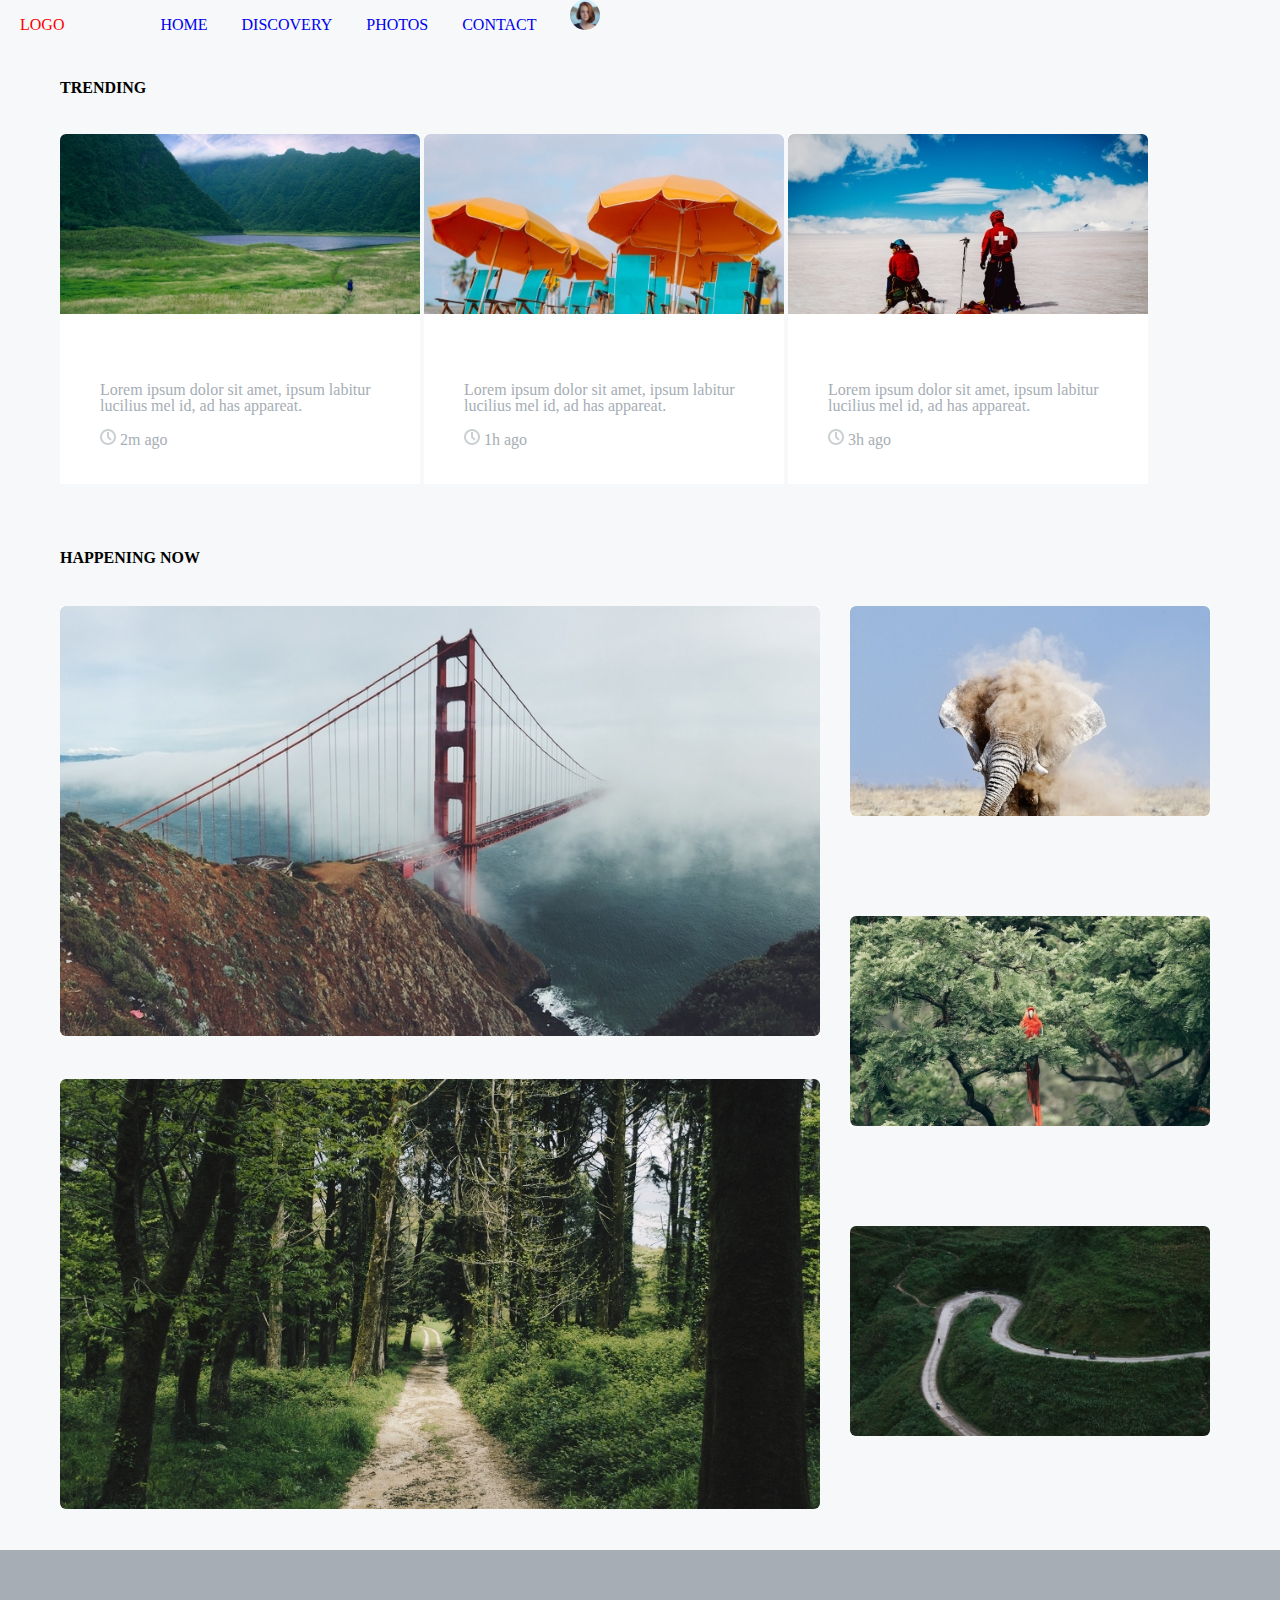
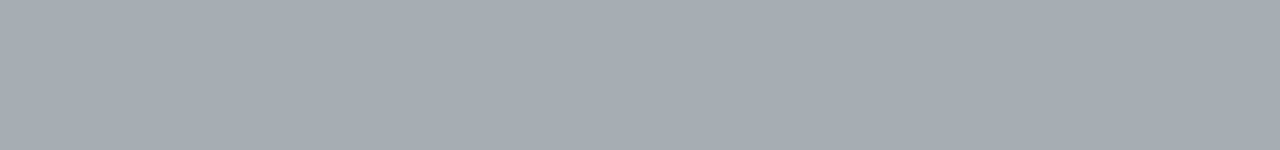
==== index.html @ 9589bd89 "Added data" ====
<!DOCTYPE html>
<html>
<head>
	<link rel="stylesheet" type="text/css" href="css/styles.css">
	<link rel="stylesheet" type="text/css" href="css/reset.css">
	<title></title>
</head>
<body>
	<header class="header-wrapper">
		<a href="#" class="nav-logo">LOGO</a>
		<nav class="navigation">
			
			<ul>
				<li class="nav-li"><a href="#">HOME</a></li>
				<li class="nav-li"><a href="#">DISCOVERY</a></li>
				<li class="nav-li"><a href="#">PHOTOS</a></li>
				<li class="nav-li"><a href="#">CONTACT</a></li>
			</ul>
		</nav>
		<img src="images/christopher-campbell-28567-unsplash.svg">
	</header>
	<section class="first-section">
		
		<h1 class="section-title">
			TRENDING
		</h1>
		<div class="division">
		  <div class="img-div">
			<img src="images/3.jpg" class="img">
			<p class="img-text">Dolore Magna aliqua</p>
		  </div>
			<p class="text">Lorem ipsum dolor sit amet, ipsum labitur lucilius mel id, ad has appareat.</p>
		    <img src="images/time.png" class="time">
		    <p class="time-text">2m ago</p>
		</div>

		<div class="division">
		  <div class="img-div">
			<img src="images/1.jpg" class="img">
			<p class="img-text">Dolore Magna aliqua</p>
		  </div>
			<p class="text">Lorem ipsum dolor sit amet, ipsum labitur lucilius mel id, ad has appareat.</p>
			<img src="images/time.png" class="time">
			<p class="time-text">1h ago</p>
		</div>

        <div class="division">
          <div class="img-div">
			<img src="images/2.jpg" class="img">
			<p class="img-text">Morbi eleifend a libero</p>
		  </div>
			<p class="text">Lorem ipsum dolor sit amet, ipsum labitur lucilius mel id, ad has appareat.</p>
			<img src="images/time.png" class="time">
			<p class="time-text">3h ago</p>
		</div>

        
	</section>
	<!--Second Section -->
    <section class="second-section">
    	<h2 class="second-section-title">
    		HAPPENING NOW
    	</h2>
    	<div class="section2-div1">
    		<img src="images/Image.jpg" class="section2-img">

    		<img src="images/7.jpg" class="section2-img">
    		
    	</div>

    	<div class="section2-div2">
    		<img src="images/4.jpg" class="section2-small-img">
    		<img src="images/5.jpg" class="section2-small-img">
    		<img src="images/6.jpg" class="section2-small-img">
    		
    	</div>
    </section>

    <footer class="last-footer">
    	
    </footer>
</body>
</html>
---- css/styles.css ----
.nav-logo {
	color: red;
	display: inline-block;
	margin-left: 20px;
	margin-right: 92px;
}

.nav-li {
	display: inline-block;
	margin-right: 30px;
}

.navigation {
	display: inline-block;
}

.header-wrapper {
	height: 50px;
	position: fixed;
	top: 0;
	left: 0;	
	background-color: #F6F8F9;
	width: 100%;
	z-index: 10;
}


.section-title {
	font-weight: bold;
	margin-bottom: 38px;
}

body {
	background-color: #F6F8F9;
	
	

}

.division {
	display: inline-block;
	width: 360px;
	height: 350px;
	background-color: white;
}

.text {
	width: 280px;
	color: #A6ADB4;
	margin-top: 65px;
	margin-right: auto;
	margin-left: auto;
}

.time {
	margin-left: 40px;
	margin-top: 15px;
}

.time-text {
	color: #A6ADB4;
    width: 50px;
    display: inline-block;
}

.first-section {
	width: 1160px;
	height: 410px;
    margin-top: 80px;
    margin-right: auto;
    margin-left: auto;
}

a {
 
  text-decoration: none;
}

.second-section-title {
font-weight: bold;
margin-bottom: 40px;

}

.second-section {
	width: 1160px;
	height: 900px;
	margin-top: 60px;
	margin-left: auto;
	margin-right: auto;
}
.img {
	position: relative;
	z-index: 15;

}

.img-text {
	color: white;
	font-weight: bold;
	position: absolute;
	top: 40px;
	left: 40px;
	z-index: 10;
}

.img-div {
	position: relative;
}

.section2-img {
	margin-bottom: 40px;

}

.section2-div1 {
	display: inline-block;
	width: 760px;
	height: 900px;
	margin-right: 30px;
	position: relative;


}

.section2-div2 {
	display: inline-block;
	width: 360px;
	height: 900px;
	position: absolute;


}

.section2-small-img {
	vertical-align: middle;
	margin-bottom: 100px;
}

.last-footer {
    height: 200px;
	background-color: #A6ADB4;
	margin-top: 100px;
}
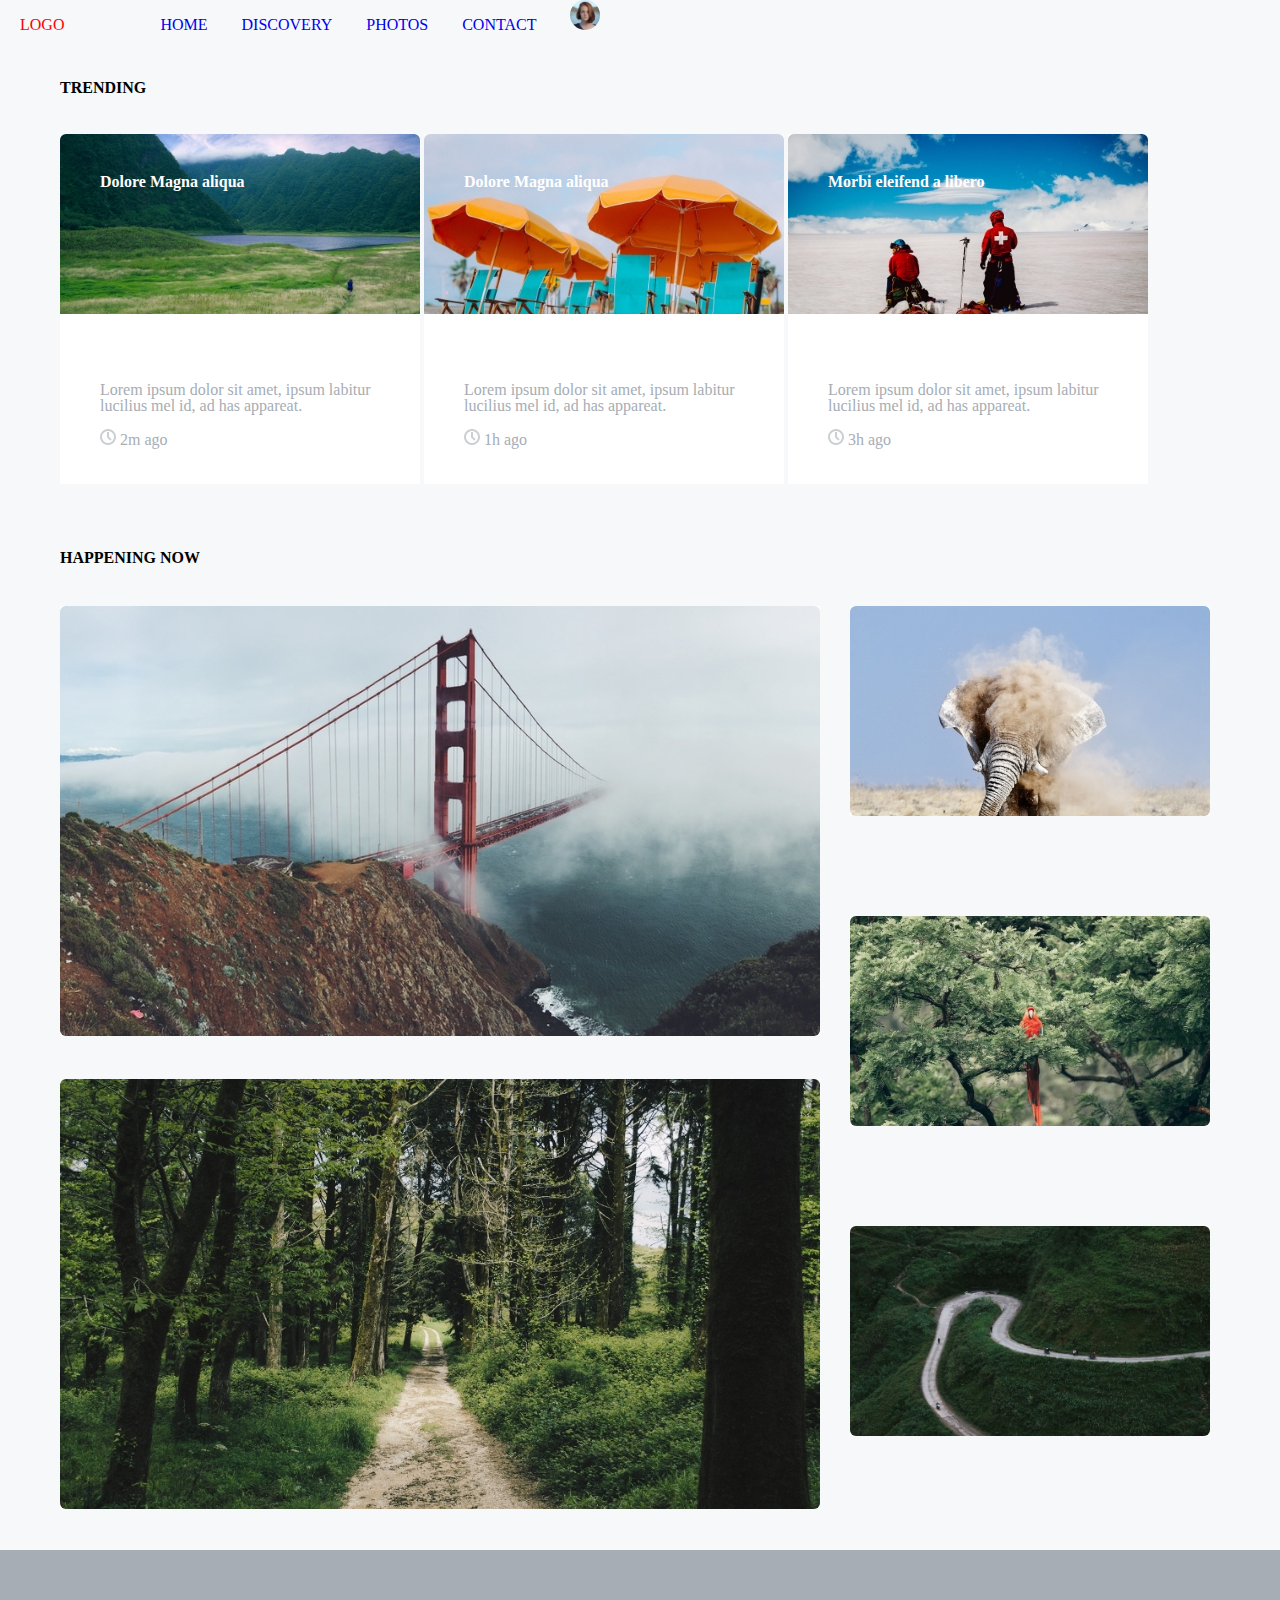
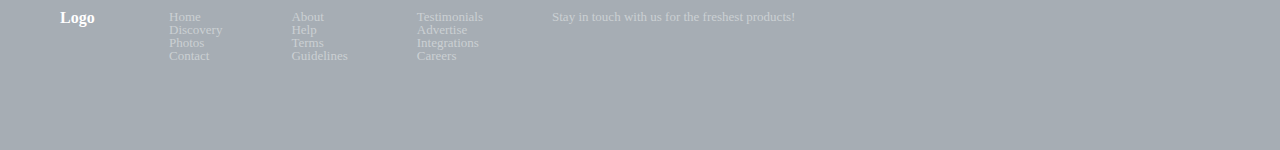
==== commit b53fa2cd: "additional changes" ====
--- a/index.html
+++ b/index.html
@@ -77,7 +77,34 @@
     </section>
 
     <footer class="last-footer">
-    	
+    	<div class="footer-div">
+    	<p class="footerP">Logo</p>
+    	<nav class="footer-nav">
+    		<ul class="footer-ul">
+    			<li class="footer-li">Home</li>
+    			<li class="footer-li">Discovery</li>
+    			<li class="footer-li">Photos</li>
+    			<li class="footer-li">Contact</li>
+    		</ul>
+
+    		<ul class="footer-ul">
+    			<li class="footer-li">About</li>
+    			<li class="footer-li">Help</li>
+    			<li class="footer-li">Terms</li>
+    			<li class="footer-li">Guidelines</li>
+    		</ul>
+
+    		<ul class="footer-ul">
+    			<li class="footer-li">Testimonials</li>
+    			<li class="footer-li">Advertise</li>
+    			<li class="footer-li">Integrations</li>
+    			<li class="footer-li">Careers</li>
+    		</ul>
+    		<p class="footer-text">Stay in touch with us for the freshest products! </p>
+    	</nav>
+    	</div>
     </footer>
+
+
 </body>
 </html>--- a/css/styles.css
+++ b/css/styles.css
@@ -21,7 +21,7 @@
 	left: 0;	
 	background-color: #F6F8F9;
 	width: 100%;
-	z-index: 10;
+	z-index: 15;
 }
 
 
@@ -91,7 +91,7 @@
 }
 .img {
 	position: relative;
-	z-index: 15;
+	z-index: 10;
 
 }
 
@@ -141,4 +141,48 @@
     height: 200px;
 	background-color: #A6ADB4;
 	margin-top: 100px;
+}
+
+.footerP {
+	color: white;
+	font-weight: bold;
+	margin-top: 60px;
+	width: 40px;
+	display: inline-block;
+	vertical-align: top;
+	margin-right: 65px;
+
+}
+
+.footer-nav {
+	display: inline-block;
+
+}
+
+
+.footer-ul {
+	display: inline-block;
+	margin-top: 60px;
+	margin-right: 65px;
+
+}
+
+.footer-li {
+    color: #CBD0D3;
+    font-size: 13px;
+}
+
+.footer-div {
+	width: 1160px;
+	margin: 0 auto;
+}
+
+.footer-text {
+	display: inline-block;
+	margin-right: 175px;
+	color: #CBD0D3;
+    font-size: 13px;
+    vertical-align: top;
+    margin-top: 60px;
+
 }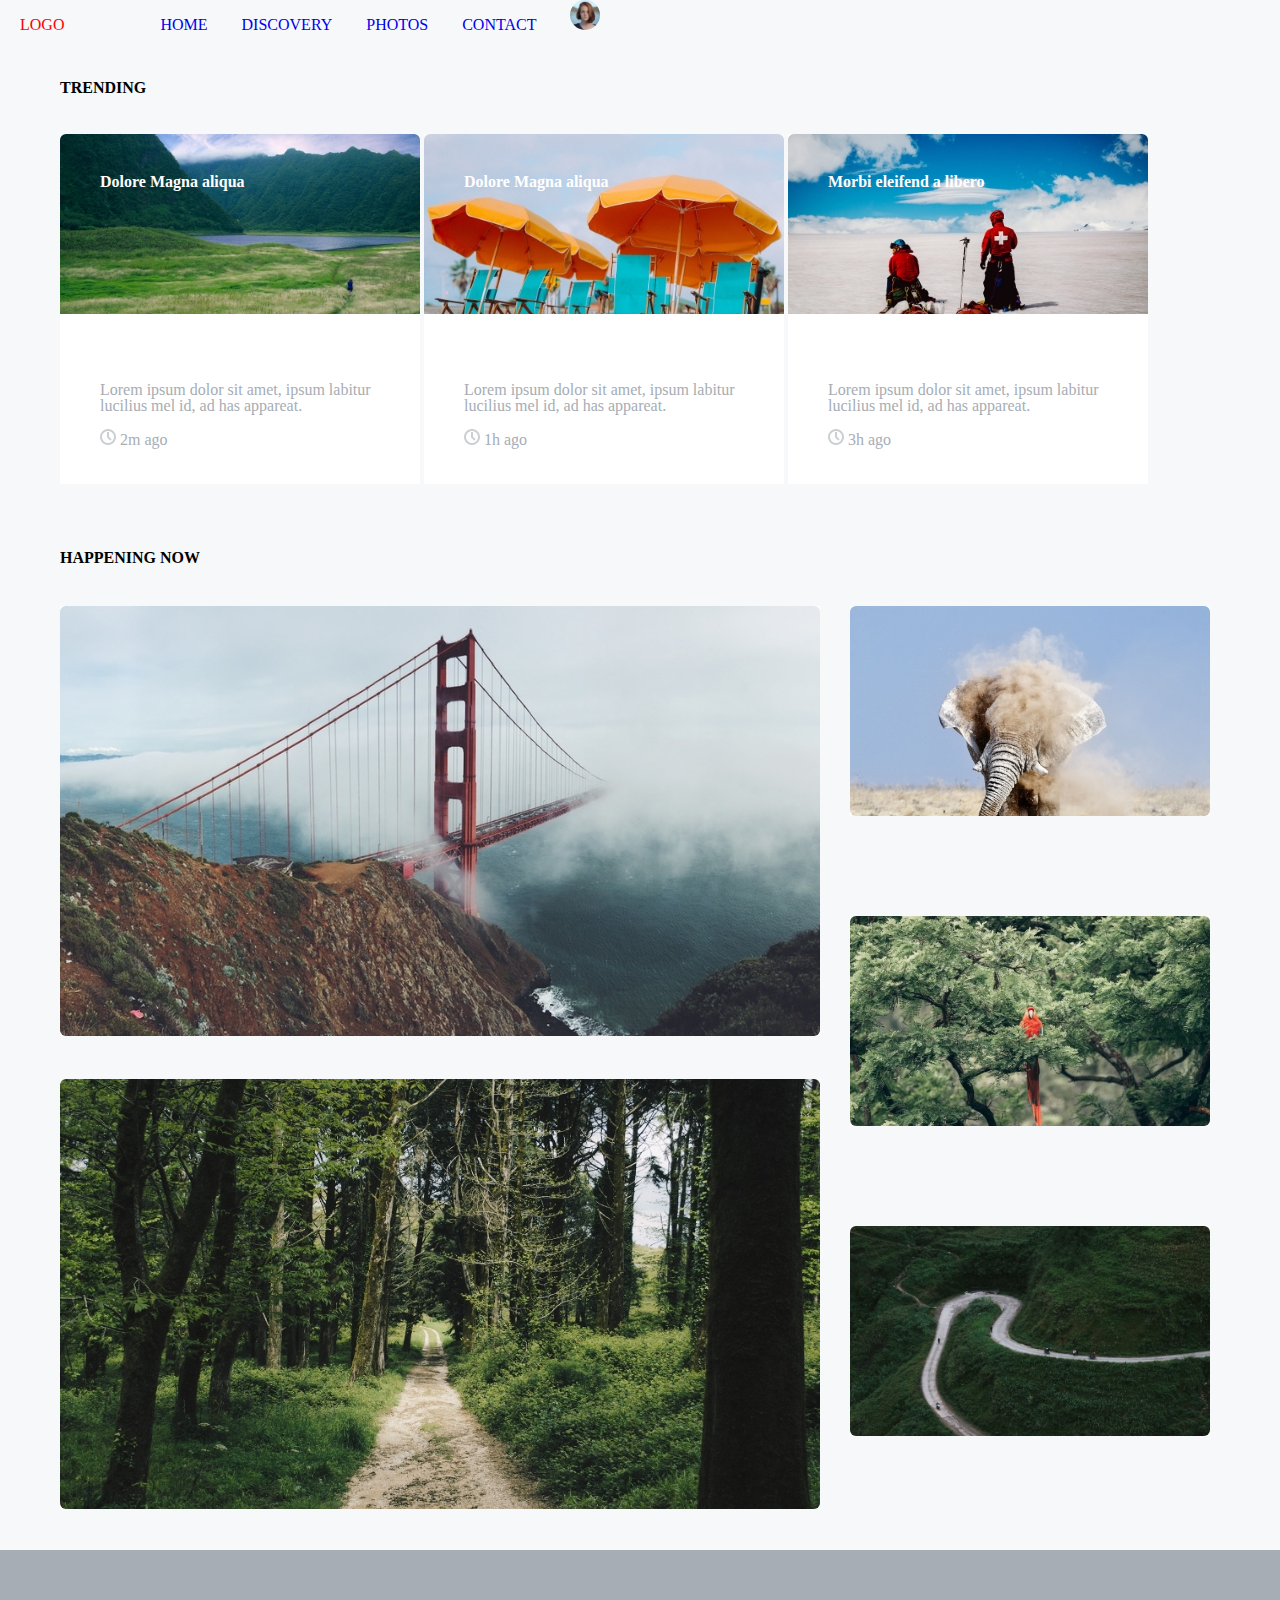
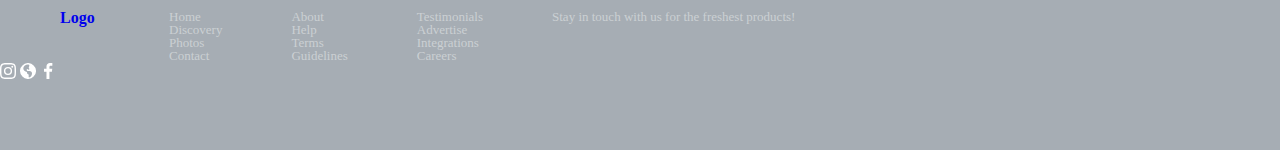
==== commit 96d575e0: "additional" ====
--- a/index.html
+++ b/index.html
@@ -78,7 +78,7 @@
 
     <footer class="last-footer">
     	<div class="footer-div">
-    	<p class="footerP">Logo</p>
+    	<p class="footerP"><a href="#">Logo</p></a>
     	<nav class="footer-nav">
     		<ul class="footer-ul">
     			<li class="footer-li">Home</li>
@@ -103,6 +103,11 @@
     		<p class="footer-text">Stay in touch with us for the freshest products! </p>
     	</nav>
     	</div>
+    	<div class="footer-div-img">
+    	 <a href="#"><img src="images/instagram.svg" class="footer-img"></a>
+    	 <a href="#"><img src="images/web.svg" class="footer-img"></a>
+    	 <a href="#"><img src="images/facebook.svg" class="footer-img"></a>
+    	 </div>
     </footer>
 
 
--- a/css/styles.css
+++ b/css/styles.css
@@ -74,6 +74,7 @@
 a {
  
   text-decoration: none;
+
 }
 
 .second-section-title {
@@ -185,4 +186,11 @@
     vertical-align: top;
     margin-top: 60px;
 
-}+}
+
+.footer-div-img {
+	display: inline-block;
+}
+.footer-img {
+	display: inline-block;
+}
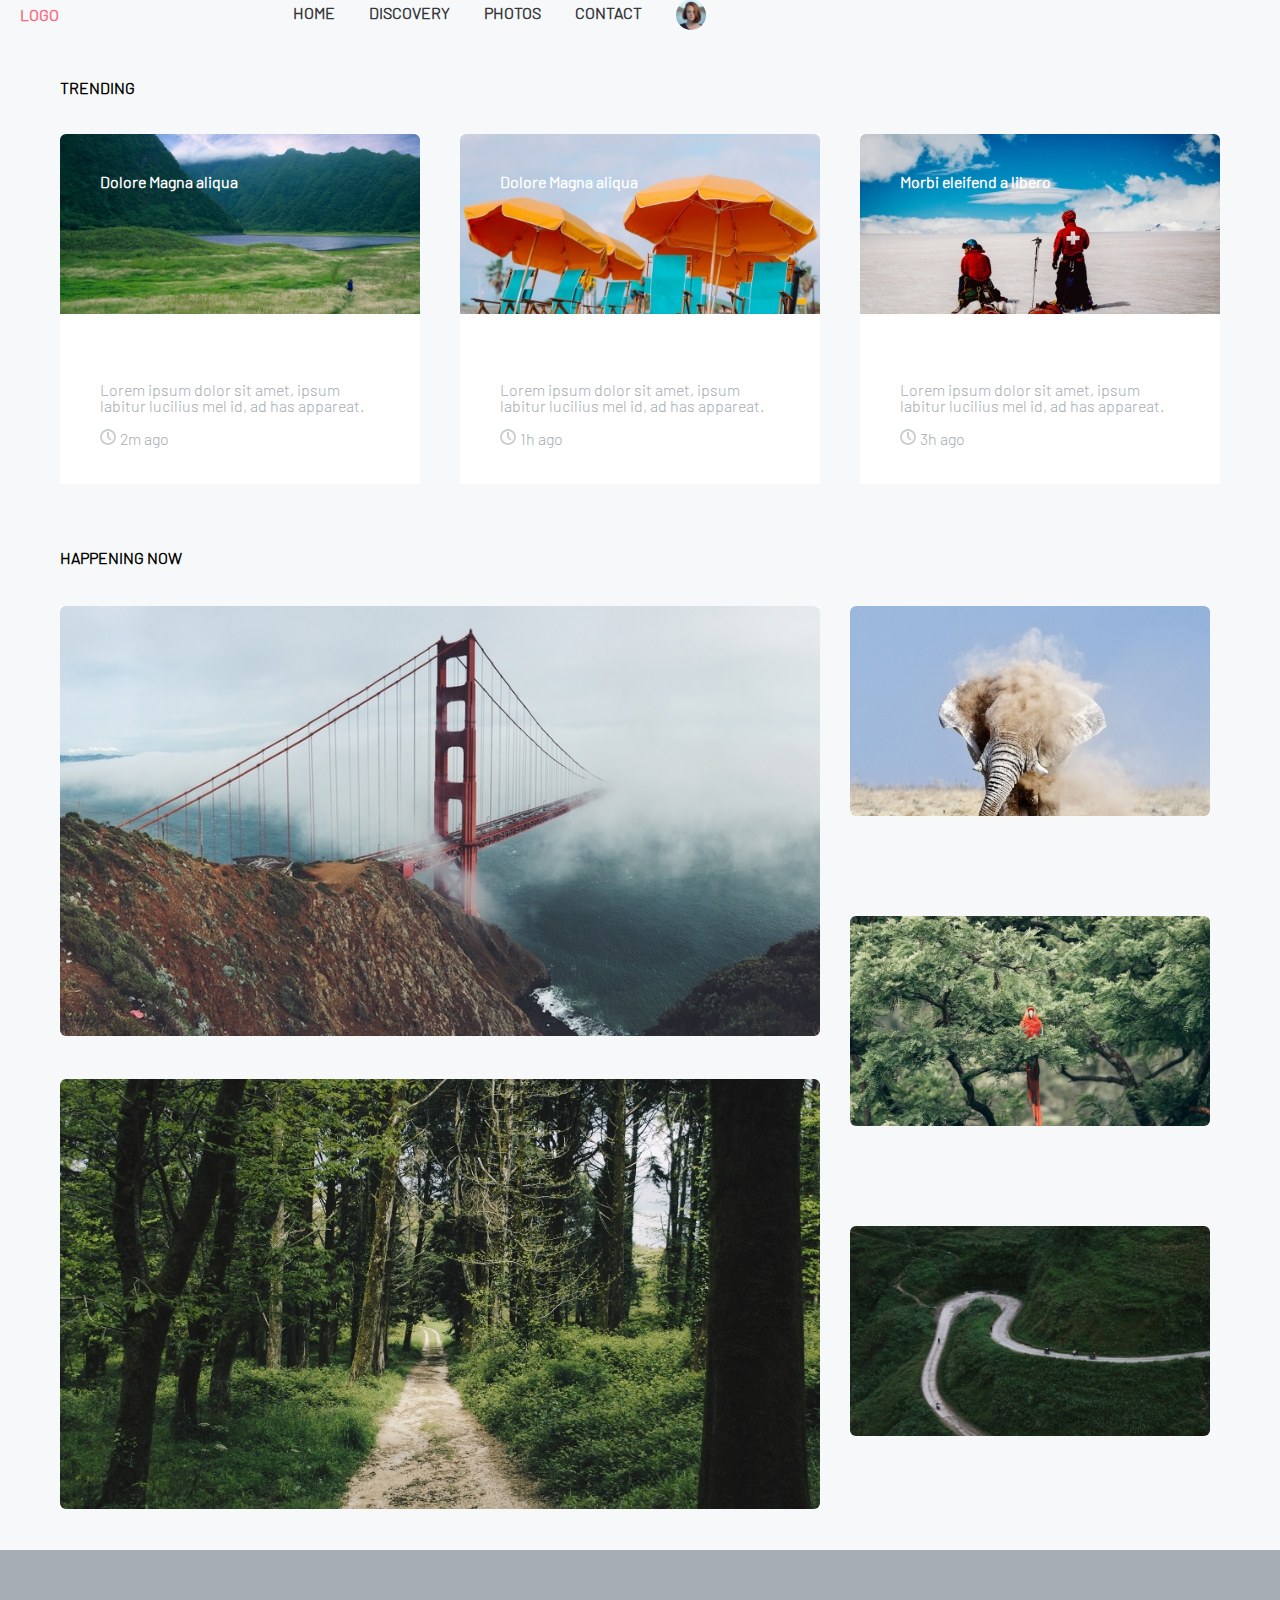
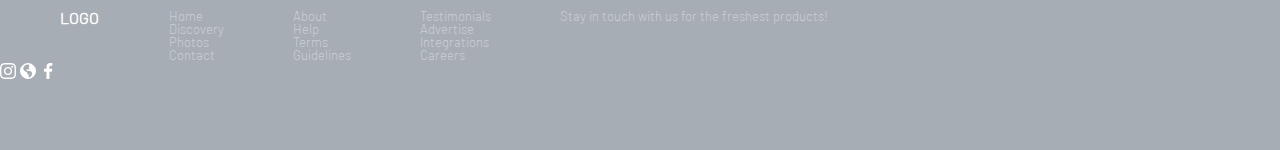
==== commit 8a1bd0c6: "added fonts" ====
--- a/index.html
+++ b/index.html
@@ -3,6 +3,7 @@
 <head>
 	<link rel="stylesheet" type="text/css" href="css/styles.css">
 	<link rel="stylesheet" type="text/css" href="css/reset.css">
+	<link rel="stylesheet" type="text/css" href="css/fonts.css">
 	<title></title>
 </head>
 <body>
@@ -10,20 +11,21 @@
 		<a href="#" class="nav-logo">LOGO</a>
 		<nav class="navigation">
 			
-			<ul>
-				<li class="nav-li"><a href="#">HOME</a></li>
-				<li class="nav-li"><a href="#">DISCOVERY</a></li>
-				<li class="nav-li"><a href="#">PHOTOS</a></li>
-				<li class="nav-li"><a href="#">CONTACT</a></li>
+			<ul class="nav-ul">
+				<li class="nav-li"><a href="#" class="nav-link">HOME</a></li>
+				<li class="nav-li"><a href="#" class="nav-link">DISCOVERY</a></li>
+				<li class="nav-li"><a href="#" class="nav-link">PHOTOS</a></li>
+				<li class="nav-li"><a href="#" class="nav-link">CONTACT</a></li>
 			</ul>
 		</nav>
-		<img src="images/christopher-campbell-28567-unsplash.svg">
+		<img src="images/christopher-campbell-28567-unsplash.svg" class="icon">
 	</header>
 	<section class="first-section">
 		
 		<h1 class="section-title">
 			TRENDING
 		</h1>
+		<div class="main-div">
 		<div class="division">
 		  <div class="img-div">
 			<img src="images/3.jpg" class="img">
@@ -32,9 +34,8 @@
 			<p class="text">Lorem ipsum dolor sit amet, ipsum labitur lucilius mel id, ad has appareat.</p>
 		    <img src="images/time.png" class="time">
 		    <p class="time-text">2m ago</p>
-		</div>
-
-		<div class="division">
+		</div><!-- 
+       --><div class="division">
 		  <div class="img-div">
 			<img src="images/1.jpg" class="img">
 			<p class="img-text">Dolore Magna aliqua</p>
@@ -42,9 +43,8 @@
 			<p class="text">Lorem ipsum dolor sit amet, ipsum labitur lucilius mel id, ad has appareat.</p>
 			<img src="images/time.png" class="time">
 			<p class="time-text">1h ago</p>
-		</div>
-
-        <div class="division">
+		</div><!-- 
+        --><div class="division1">
           <div class="img-div">
 			<img src="images/2.jpg" class="img">
 			<p class="img-text">Morbi eleifend a libero</p>
@@ -52,6 +52,7 @@
 			<p class="text">Lorem ipsum dolor sit amet, ipsum labitur lucilius mel id, ad has appareat.</p>
 			<img src="images/time.png" class="time">
 			<p class="time-text">3h ago</p>
+		</div>
 		</div>
 
         
@@ -78,27 +79,27 @@
 
     <footer class="last-footer">
     	<div class="footer-div">
-    	<p class="footerP"><a href="#">Logo</p></a>
+    	<p class="footerP"><a href="#" class="footer-logo-a">LOGO</p></a>
     	<nav class="footer-nav">
     		<ul class="footer-ul">
-    			<li class="footer-li">Home</li>
-    			<li class="footer-li">Discovery</li>
-    			<li class="footer-li">Photos</li>
-    			<li class="footer-li">Contact</li>
+    			<li class="footer-li"><a href="#" class="footer-a">Home</a></li>
+    			<li class="footer-li"><a href="#" class="footer-a">Discovery</a></li>
+    			<li class="footer-li"><a href="#" class="footer-a">Photos</a></li>
+    			<li class="footer-li"><a href="#" class="footer-a">Contact</a></li>
     		</ul>
 
     		<ul class="footer-ul">
-    			<li class="footer-li">About</li>
-    			<li class="footer-li">Help</li>
-    			<li class="footer-li">Terms</li>
-    			<li class="footer-li">Guidelines</li>
+    			<li class="footer-li"><a href="#" class="footer-a">About</a></li>
+    			<li class="footer-li"><a href="#" class="footer-a">Help</a></li>
+    			<li class="footer-li"><a href="#" class="footer-a">Terms</a></li>
+    			<li class="footer-li"><a href="#" class="footer-a">Guidelines</a></li>
     		</ul>
 
     		<ul class="footer-ul">
-    			<li class="footer-li">Testimonials</li>
-    			<li class="footer-li">Advertise</li>
-    			<li class="footer-li">Integrations</li>
-    			<li class="footer-li">Careers</li>
+    			<li class="footer-li"><a href="#" class="footer-a">Testimonials</a></li>
+    			<li class="footer-li"><a href="#" class="footer-a">Advertise</a></li>
+    			<li class="footer-li"><a href="#" class="footer-a">Integrations</a></li>
+    			<li class="footer-li"><a href="#" class="footer-a">Careers</a></li>
     		</ul>
     		<p class="footer-text">Stay in touch with us for the freshest products! </p>
     	</nav>
--- a/css/styles.css
+++ b/css/styles.css
@@ -1,45 +1,73 @@
 .nav-logo {
-	color: red;
+	color: #FA6980;
 	display: inline-block;
 	margin-left: 20px;
-	margin-right: 92px;
+	margin-right: 100px;
+	vertical-align: middle;
+	font-family: 'Barlow';
+	font-weight: bolder;
+
 }
 
 .nav-li {
 	display: inline-block;
 	margin-right: 30px;
+	font-family: 'Barlow';
+	font-weight: bolder;
+}
+
+.nav-ul {
+	vertical-align: middle;
+}
+.nav-link {
+	color: #343638;
+
 }
 
 .navigation {
 	display: inline-block;
+	margin-left: 130px;
+
 }
 
 .header-wrapper {
-	height: 50px;
+	height: 60px;
 	position: fixed;
 	top: 0;
 	left: 0;	
 	background-color: #F6F8F9;
 	width: 100%;
 	z-index: 15;
+
 }
 
 
 .section-title {
 	font-weight: bold;
 	margin-bottom: 38px;
+	font-family: 'Barlow';
 }
 
 body {
 	background-color: #F6F8F9;
-	
-	
-
-}
-
+    
+}
+
+.main-div {
+	width: 1160px;
+
+}
 .division {
 	display: inline-block;
 	width: 360px;
+	height: 350px;
+	background-color: white;
+	margin-right: 40px;
+}
+
+.division1 {
+    display: inline-block;
+    width: 360px;
 	height: 350px;
 	background-color: white;
 }
@@ -50,6 +78,7 @@
 	margin-top: 65px;
 	margin-right: auto;
 	margin-left: auto;
+	font-family: 'Barlow';
 }
 
 .time {
@@ -59,8 +88,9 @@
 
 .time-text {
 	color: #A6ADB4;
-    width: 50px;
+    width: 70px;
     display: inline-block;
+    font-family: 'Barlow';
 }
 
 .first-section {
@@ -80,7 +110,11 @@
 .second-section-title {
 font-weight: bold;
 margin-bottom: 40px;
-
+font-family: 'Barlow';
+
+}
+.icon {
+	vertical-align: middle;
 }
 
 .second-section {
@@ -103,11 +137,14 @@
 	top: 40px;
 	left: 40px;
 	z-index: 10;
+	font-family: 'Barlow';
 }
 
 .img-div {
 	position: relative;
-}
+
+}
+
 
 .section2-img {
 	margin-bottom: 40px;
@@ -171,6 +208,7 @@
 .footer-li {
     color: #CBD0D3;
     font-size: 13px;
+    font-family: 'Barlow';
 }
 
 .footer-div {
@@ -185,6 +223,7 @@
     font-size: 13px;
     vertical-align: top;
     margin-top: 60px;
+    font-family: 'Barlow';
 
 }
 
@@ -194,3 +233,12 @@
 .footer-img {
 	display: inline-block;
 }
+
+.footer-logo-a {
+	color: white;
+	 font-family: 'Barlow';
+}
+
+.footer-a {
+	color: #CBD0D3;
+}
--- a/css/fonts.css
+++ b/css/fonts.css
@@ -0,0 +1,11 @@
+@font-face {
+    font-family: 'Barlow';
+    src: url('../fonts/Barlow-Light.eot');
+    src: url('../fonts/Barlow-Light.eot?#iefix') format('embedded-opentype'),
+        url('../fonts/Barlow-Light.woff2') format('woff2'),
+        url('../fonts/Barlow-Light.woff') format('woff'),
+        url('../fonts/Barlow-Light.ttf') format('truetype');
+    font-weight: 300;
+    font-style: normal;
+    font-display: swap;
+}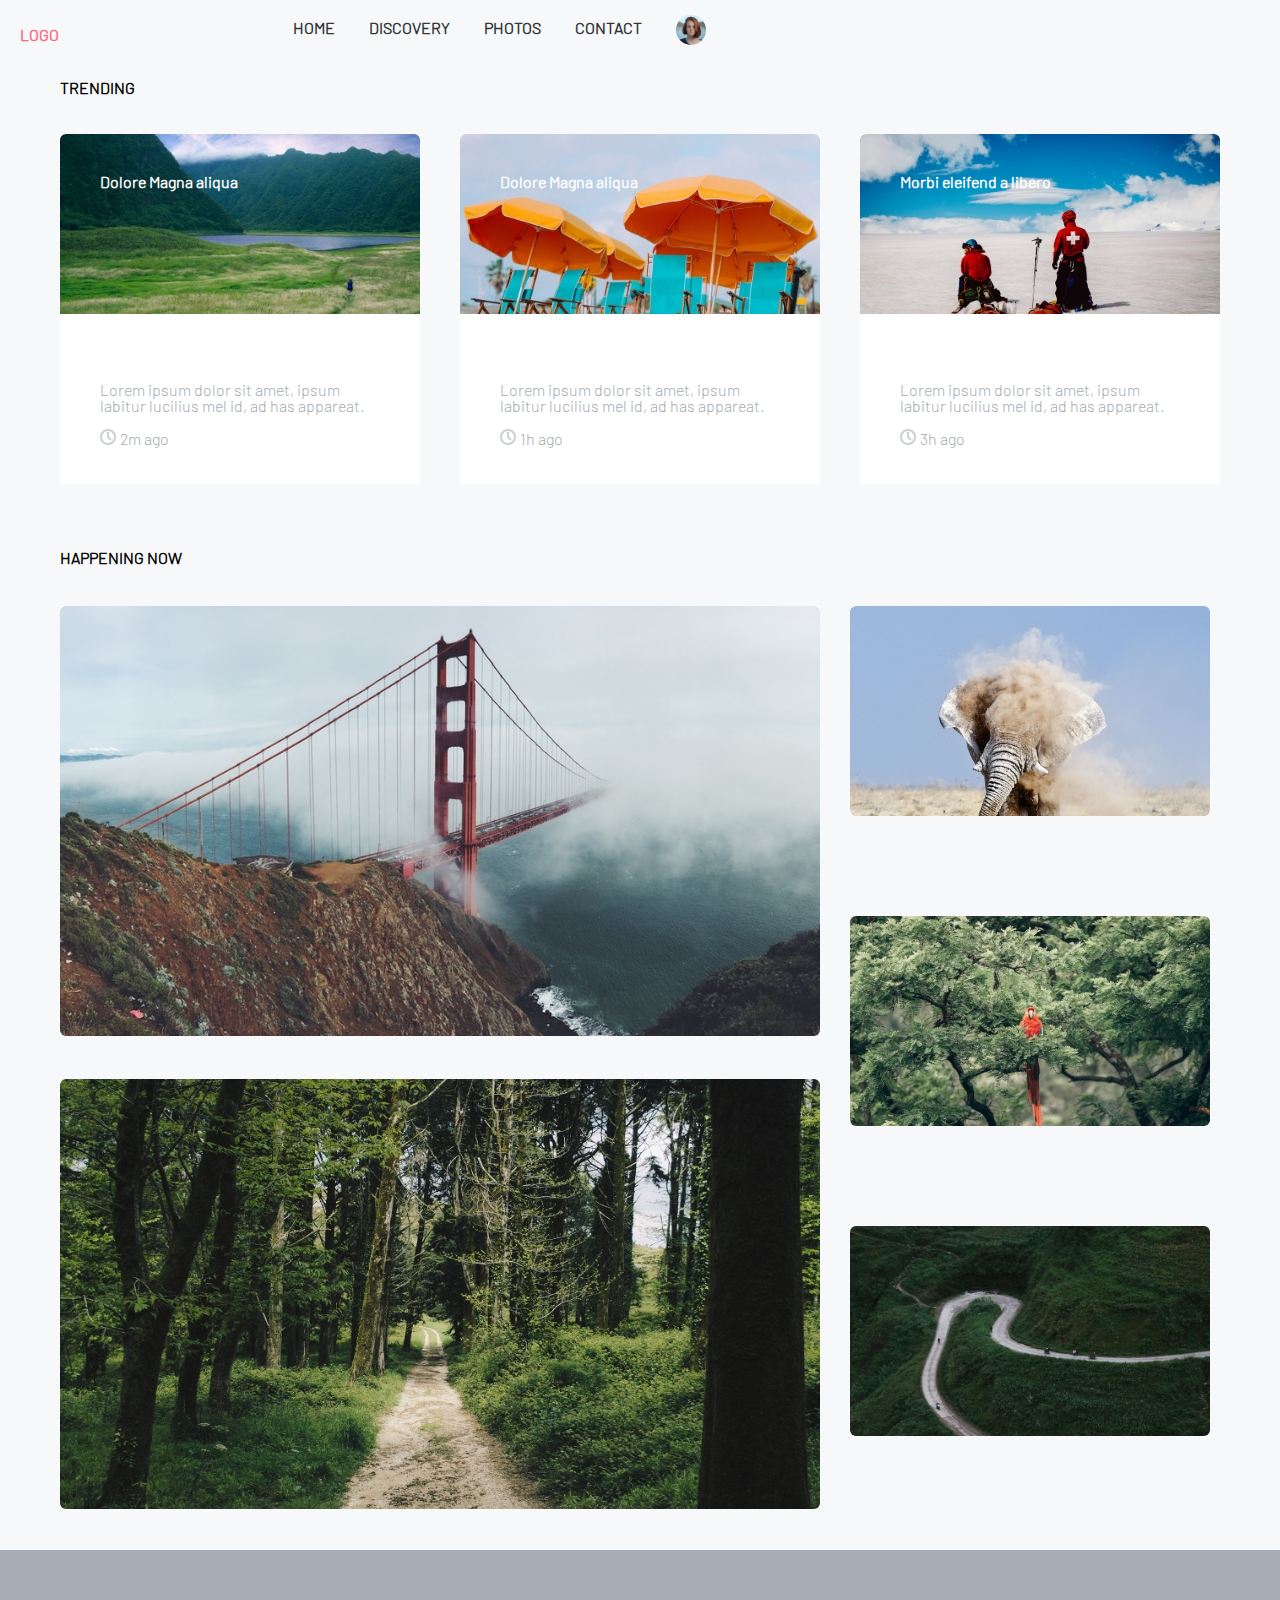
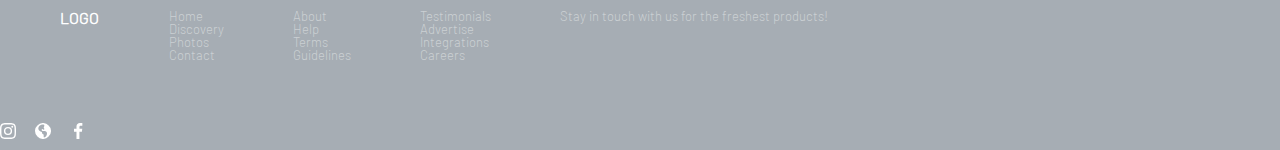
==== commit f4a2989e: "changes" ====
--- a/index.html
+++ b/index.html
@@ -80,7 +80,7 @@
     <footer class="last-footer">
     	<div class="footer-div">
     	<p class="footerP"><a href="#" class="footer-logo-a">LOGO</p></a>
-    	<nav class="footer-nav">
+    	
     		<ul class="footer-ul">
     			<li class="footer-li"><a href="#" class="footer-a">Home</a></li>
     			<li class="footer-li"><a href="#" class="footer-a">Discovery</a></li>
@@ -102,7 +102,7 @@
     			<li class="footer-li"><a href="#" class="footer-a">Careers</a></li>
     		</ul>
     		<p class="footer-text">Stay in touch with us for the freshest products! </p>
-    	</nav>
+    
     	</div>
     	<div class="footer-div-img">
     	 <a href="#"><img src="images/instagram.svg" class="footer-img"></a>
--- a/css/styles.css
+++ b/css/styles.css
@@ -6,6 +6,7 @@
 	vertical-align: middle;
 	font-family: 'Barlow';
 	font-weight: bolder;
+	margin-top: 10px;
 
 }
 
@@ -14,10 +15,12 @@
 	margin-right: 30px;
 	font-family: 'Barlow';
 	font-weight: bolder;
+	margin-top: 10px;
 }
 
 .nav-ul {
 	vertical-align: middle;
+	margin-top: 10px;
 }
 .nav-link {
 	color: #343638;
@@ -125,7 +128,8 @@
 	margin-right: auto;
 }
 .img {
-	position: relative;
+	
+	
 	z-index: 10;
 
 }
@@ -218,20 +222,23 @@
 
 .footer-text {
 	display: inline-block;
-	margin-right: 175px;
 	color: #CBD0D3;
     font-size: 13px;
     vertical-align: top;
     margin-top: 60px;
     font-family: 'Barlow';
+    width: 280px;
 
 }
 
 .footer-div-img {
 	display: inline-block;
+	width: 150px;
+	margin-top: 60px;
 }
 .footer-img {
 	display: inline-block;
+	margin-right: 15px;
 }
 
 .footer-logo-a {
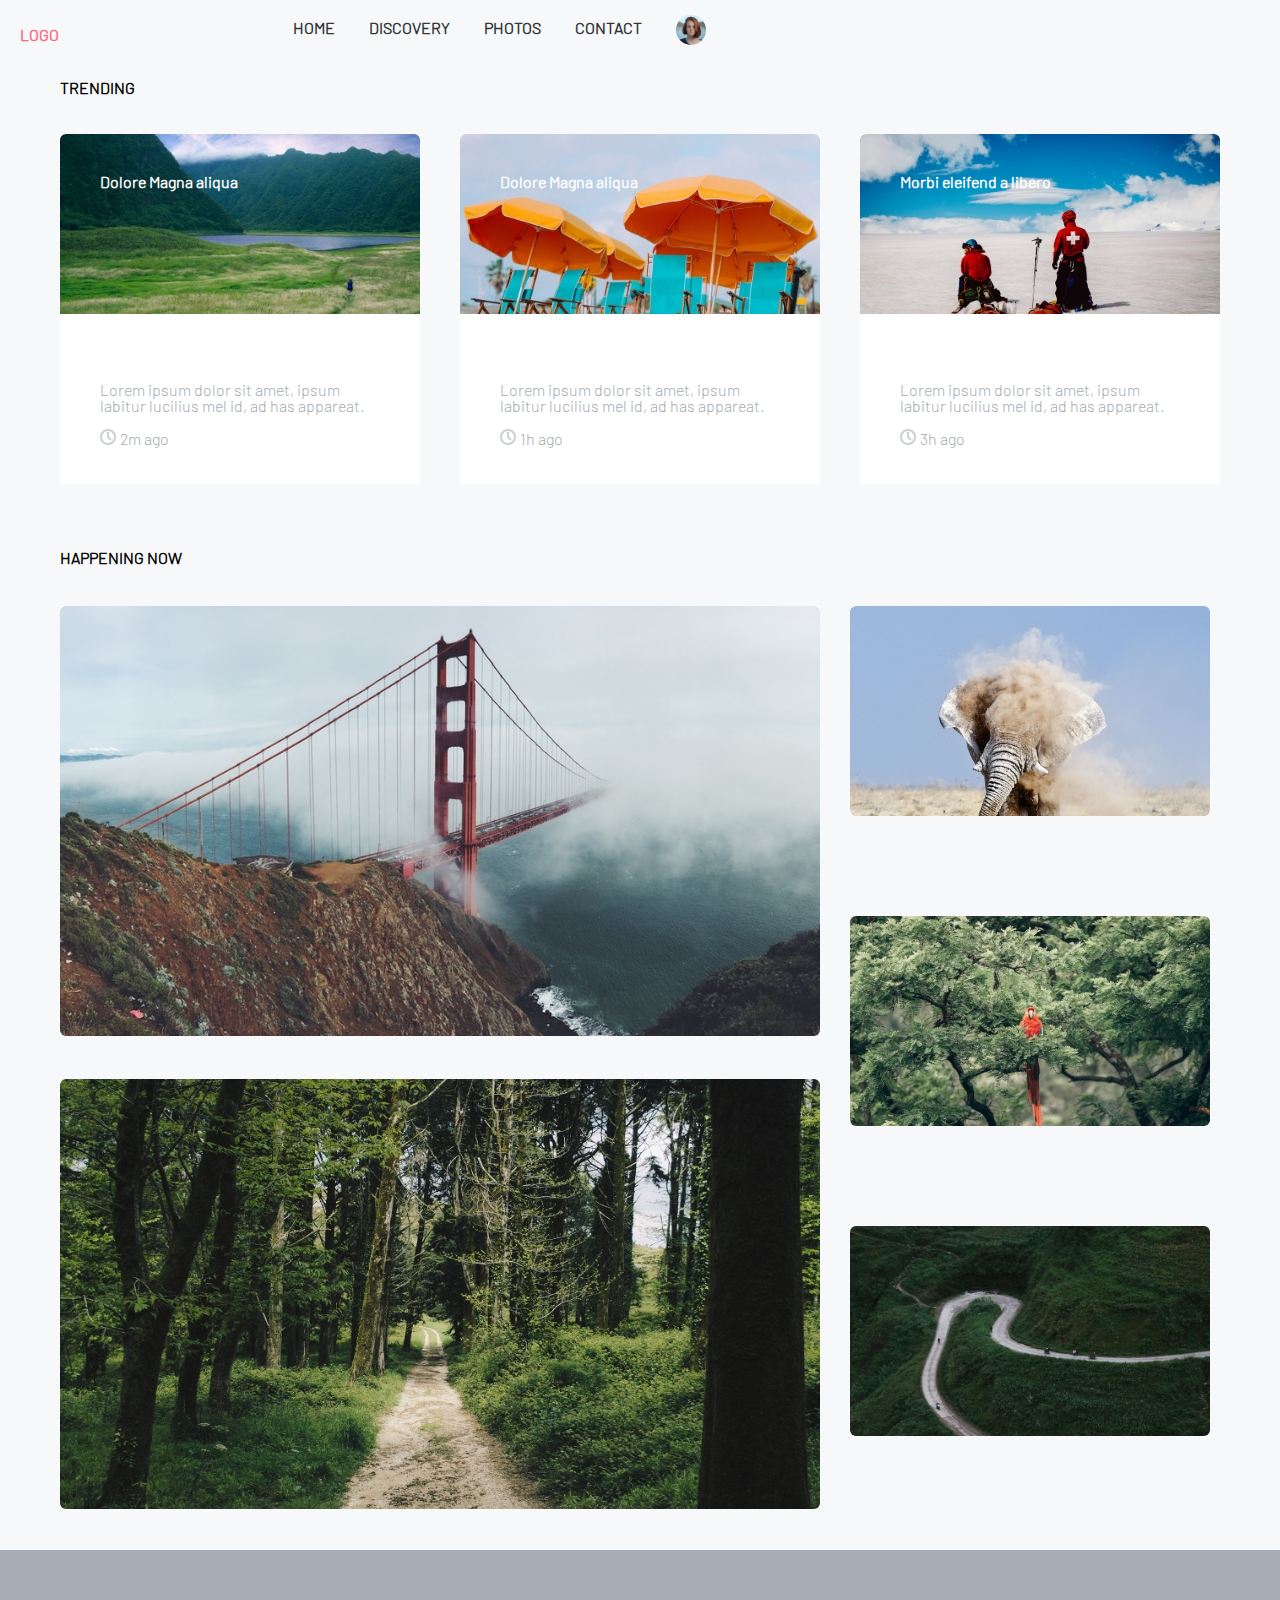
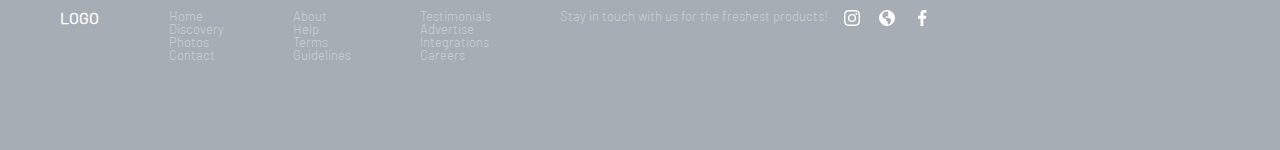
==== commit c67c8fb4: "footer correction" ====
--- a/index.html
+++ b/index.html
@@ -18,7 +18,7 @@
 				<li class="nav-li"><a href="#" class="nav-link">CONTACT</a></li>
 			</ul>
 		</nav>
-		<img src="images/christopher-campbell-28567-unsplash.svg" class="icon">
+		<img src="images/christopher-campbell-28567-unsplash.svg" class="icon" alt="image">
 	</header>
 	<section class="first-section">
 		
@@ -28,29 +28,29 @@
 		<div class="main-div">
 		<div class="division">
 		  <div class="img-div">
-			<img src="images/3.jpg" class="img">
+			<img src="images/3.jpg" class="img" alt="image">
 			<p class="img-text">Dolore Magna aliqua</p>
 		  </div>
 			<p class="text">Lorem ipsum dolor sit amet, ipsum labitur lucilius mel id, ad has appareat.</p>
-		    <img src="images/time.png" class="time">
+		    <img src="images/time.png" class="time" alt="image">
 		    <p class="time-text">2m ago</p>
 		</div><!-- 
        --><div class="division">
 		  <div class="img-div">
-			<img src="images/1.jpg" class="img">
+			<img src="images/1.jpg" class="img" alt="image">
 			<p class="img-text">Dolore Magna aliqua</p>
 		  </div>
 			<p class="text">Lorem ipsum dolor sit amet, ipsum labitur lucilius mel id, ad has appareat.</p>
-			<img src="images/time.png" class="time">
+			<img src="images/time.png" class="time" alt="image">
 			<p class="time-text">1h ago</p>
 		</div><!-- 
         --><div class="division1">
           <div class="img-div">
-			<img src="images/2.jpg" class="img">
+			<img src="images/2.jpg" class="img" alt="image">
 			<p class="img-text">Morbi eleifend a libero</p>
 		  </div>
 			<p class="text">Lorem ipsum dolor sit amet, ipsum labitur lucilius mel id, ad has appareat.</p>
-			<img src="images/time.png" class="time">
+			<img src="images/time.png" class="time" alt="image">
 			<p class="time-text">3h ago</p>
 		</div>
 		</div>
@@ -63,16 +63,16 @@
     		HAPPENING NOW
     	</h2>
     	<div class="section2-div1">
-    		<img src="images/Image.jpg" class="section2-img">
+    		<img src="images/Image.jpg" class="section2-img" alt="image">
 
-    		<img src="images/7.jpg" class="section2-img">
+    		<img src="images/7.jpg" class="section2-img" alt="image">
     		
     	</div>
 
     	<div class="section2-div2">
-    		<img src="images/4.jpg" class="section2-small-img">
-    		<img src="images/5.jpg" class="section2-small-img">
-    		<img src="images/6.jpg" class="section2-small-img">
+    		<img src="images/4.jpg" class="section2-small-img" alt="image">
+    		<img src="images/5.jpg" class="section2-small-img" alt="image">
+    		<img src="images/6.jpg" class="section2-small-img" alt="image">
     		
     	</div>
     </section>
@@ -102,13 +102,13 @@
     			<li class="footer-li"><a href="#" class="footer-a">Careers</a></li>
     		</ul>
     		<p class="footer-text">Stay in touch with us for the freshest products! </p>
-    
+        <div class="footer-div-img">
+    	 <a href="#"><img src="images/instagram.svg" class="footer-img" alt="image"></a>
+    	 <a href="#"><img src="images/web.svg" class="footer-img" alt="image"></a>
+    	 <a href="#"><img src="images/facebook.svg" class="footer-img" alt="image"></a>
+    	 </div>
     	</div>
-    	<div class="footer-div-img">
-    	 <a href="#"><img src="images/instagram.svg" class="footer-img"></a>
-    	 <a href="#"><img src="images/web.svg" class="footer-img"></a>
-    	 <a href="#"><img src="images/facebook.svg" class="footer-img"></a>
-    	 </div>
+    	
     </footer>
 
 
--- a/css/styles.css
+++ b/css/styles.css
@@ -129,7 +129,7 @@
 }
 .img {
 	
-	
+
 	z-index: 10;
 
 }
@@ -233,12 +233,15 @@
 
 .footer-div-img {
 	display: inline-block;
-	width: 150px;
-	margin-top: 60px;
+  
+ vertical-align: top;
+    margin-top: 60px;
+
 }
 .footer-img {
 	display: inline-block;
 	margin-right: 15px;
+	vertical-align: top;
 }
 
 .footer-logo-a {
